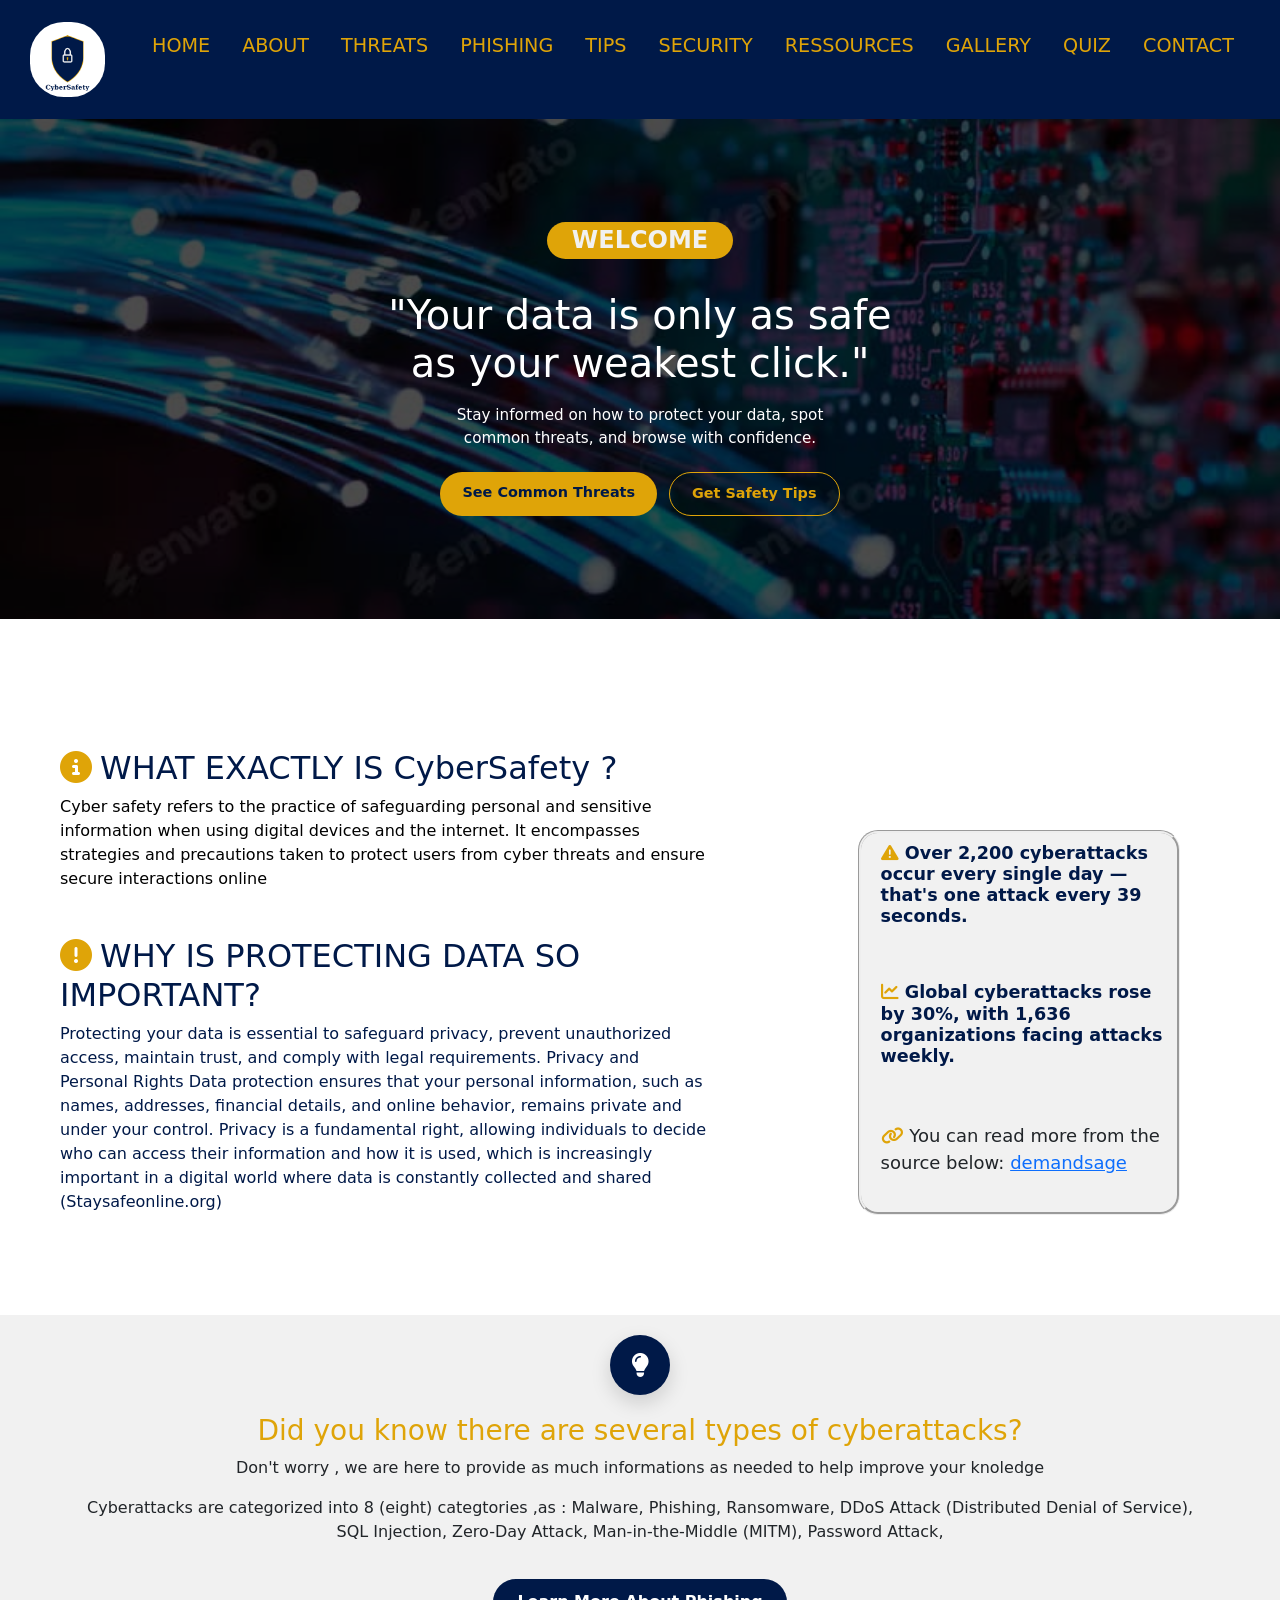
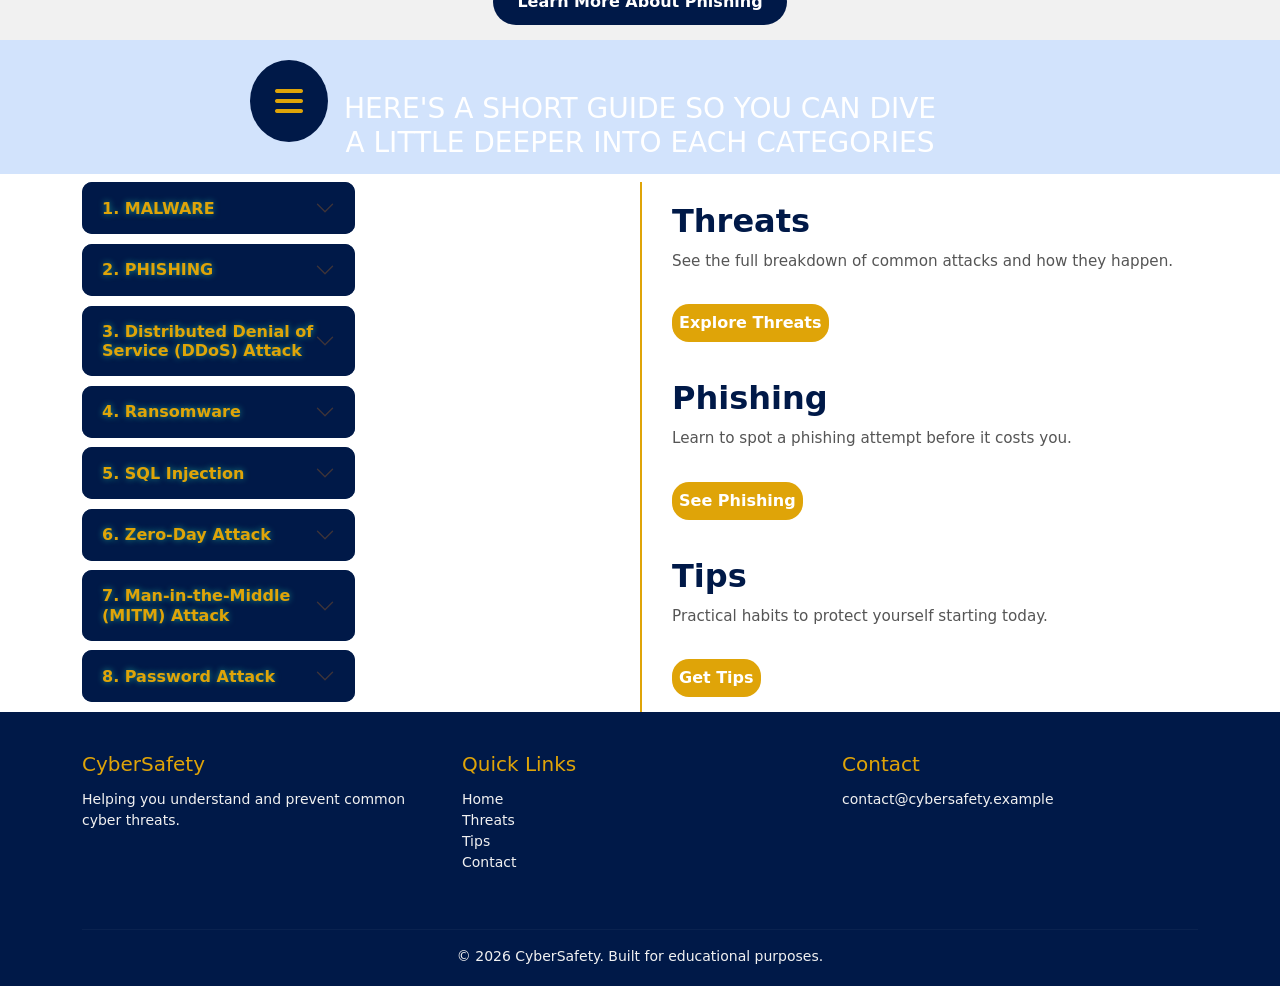
==== index.html @ 1b561cd4 "Home page" ====
<!doctype html>
<html lang="en">
  <head>
    <meta charset="UTF-8" />
    <meta name="viewport" content="width=device-width, initial-scale=1.0" />
    <title>CyberSafety</title>
    <link
      href="https://cdn.jsdelivr.net/npm/bootstrap@5.3.3/dist/css/bootstrap.min.css"
      rel="stylesheet"
    />

    <link rel="stylesheet" href="css/style.css" />

    <link
      rel="stylesheet"
      href="https://cdnjs.cloudflare.com/ajax/libs/font-awesome/6.5.1/css/all.min.css"
    />

    
  </head>
  <body>
    <div class="navWrapper d-flex align-items-center justify-content-between">
  <a href="index.html">
    <img src="images/logo.png" alt="CyberSafety logo" class="navLogo">
  </a>
    <ul class="nav justify-content-end">
      <li class="nav-item">
        <a class="nav-link active" aria-current="page" href="#">HOME</a>
      </li>
      <li class="nav-item">
        <a class="nav-link" href="#">ABOUT</a>
      </li>
      <li class="nav-item">
        <a class="nav-link" href="#">THREATS</a>
      </li>
      <li class="nav-item">
        <a class="nav-link" href="#">PHISHING</a>
      </li>
      <li class="nav-item">
        <a class="nav-link" href="#">TIPS</a>
      </li>
      <li class="nav-item">
        <a class="nav-link" href="#">SECURITY</a>
      </li>
      <li class="nav-item">
        <a class="nav-link" href="#">RESSOURCES</a>
      </li>
      <li class="nav-item">
        <a class="nav-link" href="#">GALLERY</a>
      </li>
      <li class="nav-item">
        <a class="nav-link" href="#">QUIZ</a>
      </li>
      <li class="nav-item">
        <a class="nav-link" href="#">CONTACT</a>
      </li>
    </ul>
    </div>
    <div class="homePageImageWrap">
      <img src="images/homePageImage4.jfif" alt="" class="homePageImage1" />
      <div class="homePageImageOverlay d-flex flex-column align-items-center justify-content-center">
  <h4 class="txt0">WELCOME</h4>
  <h1 class="text-white text-center">
    "Your data is only as safe <br> as your weakest click."</h1>
    <p class="text-white text-center heroSubtitle">
      Stay informed on how to protect your data, spot common threats, and browse with confidence.
    </p>
    <div class="heroButtons">
      <a href="threats.html" class="btn-hero-solid">See Common Threats</a>
      <a href="tips.html" class="btn-hero-outline">Get Safety Tips</a>
    </div>
</div>
    </div>
    <section class="defCyberSft">
      <h2>
        <i class="fa-solid fa-circle-info"></i>WHAT EXACTLY IS CyberSafety ?
      </h2>

      <p>
        Cyber safety refers to the practice of safeguarding personal and
        sensitive information when using digital devices and the internet. It
        encompasses strategies and precautions taken to protect users from cyber
        threats and ensure secure interactions online
      </p>
    </section>
    <section class="Importance">
      <h2>
        <i class="fa-solid fa-circle-exclamation"
          ></i
        >WHY IS PROTECTING DATA SO IMPORTANT?
      </h2>
      <p>
        Protecting your data is essential to safeguard privacy, prevent
        unauthorized access, maintain trust, and comply with legal requirements.
        Privacy and Personal Rights Data protection ensures that your personal
        information, such as names, addresses, financial details, and online
        behavior, remains private and under your control. Privacy is a
        fundamental right, allowing individuals to decide who can access their
        information and how it is used, which is increasingly important in a
        digital world where data is constantly collected and shared
        (Staysafeonline.org)
      </p>
    </section>
   <section class="statistics">
  <h3><i class="fa-solid fa-triangle-exclamation"></i> Over 2,200 cyberattacks occur every single day — that's one attack every 39 seconds.</h3>
  <h3><i class="fa-solid fa-chart-line"></i> Global cyberattacks rose by 30%, with 1,636 organizations facing attacks weekly.</h3>
  <p><i class="fa-solid fa-link"></i> You can read more from the source below:
    <a href="https://www.demandsage.com/cybersecurity-statistics/" target="_blank" rel="noopener">demandsage</a>
  </p>
</section>
<section class="Infos">
  <div class="container">
    <div class="infos-icon-badge">
      <i class="fa-solid fa-lightbulb"></i>
    </div>
    <h3>Did you know there are several types of cyberattacks?</h3>
    <p>Don't worry , we are here to provide as much informations as needed 
        to help improve your knoledge 
    </p>
    <p>Cyberattacks are categorized into 8 (eight) categtories ,as :
        Malware,
Phishing,
Ransomware,
DDoS Attack (Distributed Denial of Service),
SQL Injection,
Zero-Day Attack,
Man-in-the-Middle (MITM),
Password Attack,
 </p>
    <a href="phishing.html" class="btn-infos-link">Learn More About Phishing</a>
  </div>
</section>

<section class="categories">
    <i class="fa-solid fa-bars"></i>
    <h3>HERE'S A SHORT GUIDE SO YOU CAN DIVE <br> A LITTLE DEEPER INTO EACH CATEGORIES</h3>
</section>

<section class="threatsPromo">
  <div class="container">
    <div class="row">
      <div class="col-md-6">
        <div class="accordion accordion-flush" id="accordionFlushExample">

          <div class="accordion-item">
            <h2 class="accordion-header">
              <button class="accordion-button collapsed" type="button" data-bs-toggle="collapse" data-bs-target="#flush-collapseOne" aria-expanded="false" aria-controls="flush-collapseOne">
                1. MALWARE
              </button>
            </h2>
            <div id="flush-collapseOne" class="accordion-collapse collapse" data-bs-parent="#accordionFlushExample">
              <div class="accordion-body">Refers to malicious software designed to damage, disrupt or gain unauthorized access to computer systems or take control of a system without the user's knowledge.</div>
            </div>
          </div>

          <div class="accordion-item">
            <h2 class="accordion-header">
              <button class="accordion-button collapsed" type="button" data-bs-toggle="collapse" data-bs-target="#flush-collapseTwo" aria-expanded="false" aria-controls="flush-collapseTwo">
                2. PHISHING
              </button>
            </h2>
            <div id="flush-collapseTwo" class="accordion-collapse collapse" data-bs-parent="#accordionFlushExample">
              <div class="accordion-body">A social engineering technique where attackers trick users into revealing sensitive information such as passwords, banking details or login credentials. Attackers send fake emails, SMS or messages pretending to be trusted companies, redirecting victims to fake websites that look like real login pages.</div>
            </div>
          </div>

          <div class="accordion-item">
            <h2 class="accordion-header">
              <button class="accordion-button collapsed" type="button" data-bs-toggle="collapse" data-bs-target="#flush-collapseThree" aria-expanded="false" aria-controls="flush-collapseThree">
                3. Distributed Denial of Service (DDoS) Attack
              </button>
            </h2>
            <div id="flush-collapseThree" class="accordion-collapse collapse" data-bs-parent="#accordionFlushExample">
              <div class="accordion-body">A DDoS attack attempts to make a website or online service unavailable by flooding it with massive traffic from multiple systems. Attackers use thousands of infected devices called a botnet, so legitimate users cannot access the website or service. Example: a botnet floods a web server with millions of HTTP requests, causing service downtime.</div>
            </div>
          </div>

          <div class="accordion-item">
            <h2 class="accordion-header">
              <button class="accordion-button collapsed" type="button" data-bs-toggle="collapse" data-bs-target="#flush-collapseFour" aria-expanded="false" aria-controls="flush-collapseFour">
                4. Ransomware
              </button>
            </h2>
            <div id="flush-collapseFour" class="accordion-collapse collapse" data-bs-parent="#accordionFlushExample">
              <div class="accordion-body">Ransomware is a type of malware that encrypts a victim's files or locks their computer system. The attacker demands a ransom payment to restore access. Usually spreads through phishing emails or malicious downloads. Example: WannaCry ransomware encrypts system files and demands Bitcoin payment for decryption.</div>
            </div>
          </div>

          <div class="accordion-item">
            <h2 class="accordion-header">
              <button class="accordion-button collapsed" type="button" data-bs-toggle="collapse" data-bs-target="#flush-collapseFive" aria-expanded="false" aria-controls="flush-collapseFive">
                5. SQL Injection
              </button>
            </h2>
            <div id="flush-collapseFive" class="accordion-collapse collapse" data-bs-parent="#accordionFlushExample">
              <div class="accordion-body">A web application attack where attackers insert malicious SQL commands into input fields to manipulate the database. Sensitive data like usernames and passwords may be exposed. Example: an attacker enters ' OR '1'='1 in a login form to bypass database authentication.</div>
            </div>
          </div>

          <div class="accordion-item">
            <h2 class="accordion-header">
              <button class="accordion-button collapsed" type="button" data-bs-toggle="collapse" data-bs-target="#flush-collapseSix" aria-expanded="false" aria-controls="flush-collapseSix">
                6. Zero-Day Attack
              </button>
            </h2>
            <div id="flush-collapseSix" class="accordion-collapse collapse" data-bs-parent="#accordionFlushExample">
              <div class="accordion-body">Exploits a previously unknown vulnerability in software before developers release a patch or fix. Developers are unaware of the flaw when the attack occurs. Example: attackers exploit an unpatched browser vulnerability before the vendor releases a security update.</div>
            </div>
          </div>

          <div class="accordion-item">
            <h2 class="accordion-header">
              <button class="accordion-button collapsed" type="button" data-bs-toggle="collapse" data-bs-target="#flush-collapseSeven" aria-expanded="false" aria-controls="flush-collapseSeven">
                7. Man-in-the-Middle (MITM) Attack
              </button>
            </h2>
            <div id="flush-collapseSeven" class="accordion-collapse collapse" data-bs-parent="#accordionFlushExample">
              <div class="accordion-body">An attacker secretly intercepts communication between two parties, often on unsecured public Wi-Fi, to monitor, steal, or alter transmitted data. Example: a hacker intercepts user credentials over unsecured public Wi-Fi using packet sniffing.</div>
            </div>
          </div>

          <div class="accordion-item">
            <h2 class="accordion-header">
              <button class="accordion-button collapsed" type="button" data-bs-toggle="collapse" data-bs-target="#flush-collapseEight" aria-expanded="false" aria-controls="flush-collapseEight">
                8. Password Attack
              </button>
            </h2>
            <div id="flush-collapseEight" class="accordion-collapse collapse" data-bs-parent="#accordionFlushExample">
              <div class="accordion-body">Attackers attempt to obtain or crack a user's password using automated tools, including brute force and dictionary attacks. Example: a brute-force tool repeatedly tests password combinations to gain unauthorized SSH access.</div>
            </div>
          </div>

        </div>
      </div>

      <div class="col-md-6 promo-column">
        <div class="promo-item">
          <p class="promo-title">Threats</p>
          <p class="promo-text">See the full breakdown of common attacks and how they happen.</p>
          <a href="threats.html" class="btn-infos-link">Explore Threats</a>
        </div>
        <div class="promo-item">
          <p class="promo-title">Phishing</p>
          <p class="promo-text">Learn to spot a phishing attempt before it costs you.</p>
          <a href="phishing.html" class="btn-infos-link">See Phishing</a>
        </div>
        <div class="promo-item">
          <p class="promo-title">Tips</p>
          <p class="promo-text">Practical habits to protect yourself starting today.</p>
          <a href="tips.html" class="btn-infos-link">Get Tips</a>
        </div>
      </div>
    </div>
  </div>
</section>
<footer class="site-footer">
  <div class="container">
    <div class="row">
      <div class="col-md-4 mb-3">
        <h5>CyberSafety</h5>
        <p class="small">Helping you understand and prevent common cyber threats.</p>
      </div>
      <div class="col-md-4 mb-3">
        <h5>Quick Links</h5>
        <ul class="list-unstyled small">
          <li><a href="index.html">Home</a></li>
          <li><a href="threats.html">Threats</a></li>
          <li><a href="tips.html">Tips</a></li>
          <li><a href="contact.html">Contact</a></li>
        </ul>
      </div>
      <div class="col-md-4 mb-3">
        <h5>Contact</h5>
        <p class="small"><a href="mailto:contact@cybersafety.example">contact@cybersafety.example</a></p>
      </div>
    </div>
    <hr>
    <p class="small text-center mb-0">&copy; 2026 CyberSafety. Built for educational purposes.</p>
  </div>
</footer>
<script src="https://cdn.jsdelivr.net/npm/bootstrap@5.3.3/dist/js/bootstrap.bundle.min.js"></script>
  </body>
</html>
---- css/style.css ----
:root {
  --primary-color:#001948; 
  --secondary-color:#dfa408;  
  --tertiary-color: #f1f1f1;    
}
.nav{
    width: 100%;
    padding-bottom: 50px;
    background-color: var(--primary-color);
    font-size: larger;
    

    .nav-link{
         padding-top: 2rem;
       color: var(--secondary-color);
    }
    .nav-link:hover{
        color: #ffff;
    }

}
.navWrapper {
  width: 100%;
  padding: 0 30px;
  background-color: var(--primary-color);
}

.navLogo {
  height: 75px;
  border-radius: 45%;
  
}
.heroSubtitle {
  max-width: 420px;
  color: #c9d0dc;
  font-size: 0.95rem;
  margin-top: 0.6rem;
  margin-bottom: 1.4rem;
}

.heroButtons {
  display: flex;
  gap: 12px;
  flex-wrap: wrap;
  justify-content: center;
}

.btn-hero-solid {
  background-color: var(--secondary-color);
  color: var(--primary-color);
  font-weight: 600;
  font-size: 0.9rem;
  padding: 10px 22px;
  border-radius: 30px;
  text-decoration: none;
  transition: transform 0.2s ease;
}

.btn-hero-solid:hover {
  transform: translateY(-2px);
  color: var(--primary-color);
}

.btn-hero-outline {
  border: 1px solid var(--secondary-color);
  color: var(--secondary-color);
  font-weight: 600;
  font-size: 0.9rem;
  padding: 10px 22px;
  border-radius: 30px;
  text-decoration: none;
  transition: transform 0.2s ease, background-color 0.2s ease;
}

.btn-hero-outline:hover {
  background-color: var(--secondary-color);
  color: var(--primary-color);
  transform: translateY(-2px);
}

.homePageImageOverlay {
  position: absolute;
  top: 0;
  left: 0;
  width: 100%;
  height: 100%;
  background-color: rgba(0, 0, 0, 0.7);
}
.homePageImage1{
  width: 100%;
  height: 500px;
  object-fit: cover;
   display: block;



}
  .homePageImageWrap {
  position: relative;

}
.txt0 {
  color: var(--tertiary-color);
  background-color: var(--secondary-color);
  padding: 4px 25px;
  border-radius: 57px;
  margin-bottom: 2rem;
  font-weight: 600;
}
.defCyberSft{
  position: relative;
  max-width: 800px;
  padding-top: 130px;
  padding-left: 150px;
  margin-left: -90px;
  color: var(--primary-color);

p {
  color: black;
}
}
.defCyberSft i {
  color: var(--secondary-color);
  margin-right: 0.5rem;
}
.Importance{
  max-width: 800px;
  padding-top: 30px;
  padding-left: 150px;
  margin-left: -90px;
  color: var(--primary-color);
}
.Importance i {
  color: var(--secondary-color);
  margin-right: 0.5rem;
  
}
.statistics {
  position:relative ;
  top:0;
  margin-left:67%;
  max-width: 450px;
  background-color: var(--tertiary-color);
  margin-top:-400px;
  margin-right: 100px;
  padding-left: 20px;
  padding-right: 5px;
  padding-top: 10px;
  padding-bottom: 20px;
  border-radius: 20px;
 border-style:groove ;
  p{
    font-size:large;
  }

}
.statistics h3 {
  font-size: 1.1rem;
  font-weight: 600;
  margin-bottom: 55px;
  color: var(--primary-color);
}
.statistics i {
  color: var(--secondary-color);
}
.Infos {
  position: relative;
  width: 100%;
  text-align: center;
  margin: 0 auto;

  background-color: var(--tertiary-color);
}
.Infos .container{
  margin-top: 100px;
  padding-top: 20px;
  padding-bottom: 15px;
}
.Infos h3{
  color: var(--secondary-color);
}
.btn-infos-link {
  display: inline-flex;
  align-items: center;
  gap: 0.5rem;
  margin-top: 1.2rem;
  padding: 0.7rem 1.5rem;
  background-color: var(--primary-color);
  color: #ffffff;
  text-decoration: none;
  border-radius: 30px;
  font-weight: 600;
  transition: transform 0.2s ease, box-shadow 0.2s ease;
}
.btn-infos-link:hover {
  transform: translateY(-2px);
  box-shadow: 0 8px 20px rgba(0, 0, 0, 0.2);
  background-color: var(--secondary-color);
  color: var(--primary-color);
}

.infos-icon-badge {
  width: 60px;
  height: 60px;
  border-radius: 50%;
  background-color: var(--primary-color);
  display: flex;
  align-items: center;
  justify-content: center;
  margin: 0 auto 1.2rem;
  box-shadow: 0 8px 20px rgba(0, 0, 0, 0.15);
}

.infos-icon-badge i {
  color: #ffffff;
  font-size: 1.5rem;
}
.btn-infos-link:hover i {
  transform: translateX(4px);
}
.categories {
  background-color: #D2E3FC;
  padding-top: 20px;
  color: white;
}
.categories h3 {
  text-align: center;
  margin-top: -60px;
  padding-bottom: 15px;
}
.categories i {
  font-size: xx-large;
  border-radius: 50%;
  margin-left: 250px;
  
  margin-bottom: 10px;
  color: var(--secondary-color);
  padding: 25px;
  background-color: var(--primary-color);
}

.accordion-flush .accordion-item {
  background-color: #1a3760 ;
  border: none;
  margin-bottom: 0.6rem;
  border-radius: 10px;
  overflow: hidden;
  width: 50%;
}

.accordion-flush .accordion-button {
  background-color: var(--primary-color);
  color: var(--secondary-color);
  font-weight: 700;
  text-shadow: 0 0 6px rgba(57, 255, 206, 0.5);
  box-shadow: none;
}

.accordion-flush .accordion-button:not(.collapsed) {
  background-color: #fbdde5;
  color: #398fff;
  box-shadow: none;
}

.accordion-flush .accordion-button:focus {
  box-shadow: none;
}

.accordion-flush .accordion-button::after {
  filter: hue-rotate(120deg) brightness(1.5);
}

.accordion-flush .accordion-body {
  background-color: #fdeef2;
  color: #333;
  line-height: 1.7;
}
.promo-column {
  border-left: 2px solid var(--secondary-color);
  padding-left: 30px;
  display: flex;
  flex-direction: column;
  justify-content: center;
  gap: 2rem;
}

.promo-title {
  font-weight: 700;
  font-size: xx-large;
  margin-bottom: 0.3rem;
  color: var(--primary-color);
}
.promo-item a {
  color: white;
  text-decoration: none;
  background-color: var(--secondary-color);
  padding: 7px;
  border-radius: 17px;
}

.promo-text {
  font-size: 0.95rem;
  color: #555;
  margin-bottom: 0.8rem;
}
.site-footer {
  background-color: var(--primary-color);
  color: var(--tertiary-color);
  padding: 2.5rem 0 1.2rem;
}

.site-footer h5 {
  color: var(--secondary-color);
  margin-bottom: 0.8rem;
}

.site-footer a {
  color: var(--tertiary-color);
  text-decoration: none;
}

.site-footer a:hover {
  color: var(--secondary-color);
}

.site-footer hr {
  border-color: rgba(255,255,255,0.15);
  margin: 1.5rem 0 1rem;
}
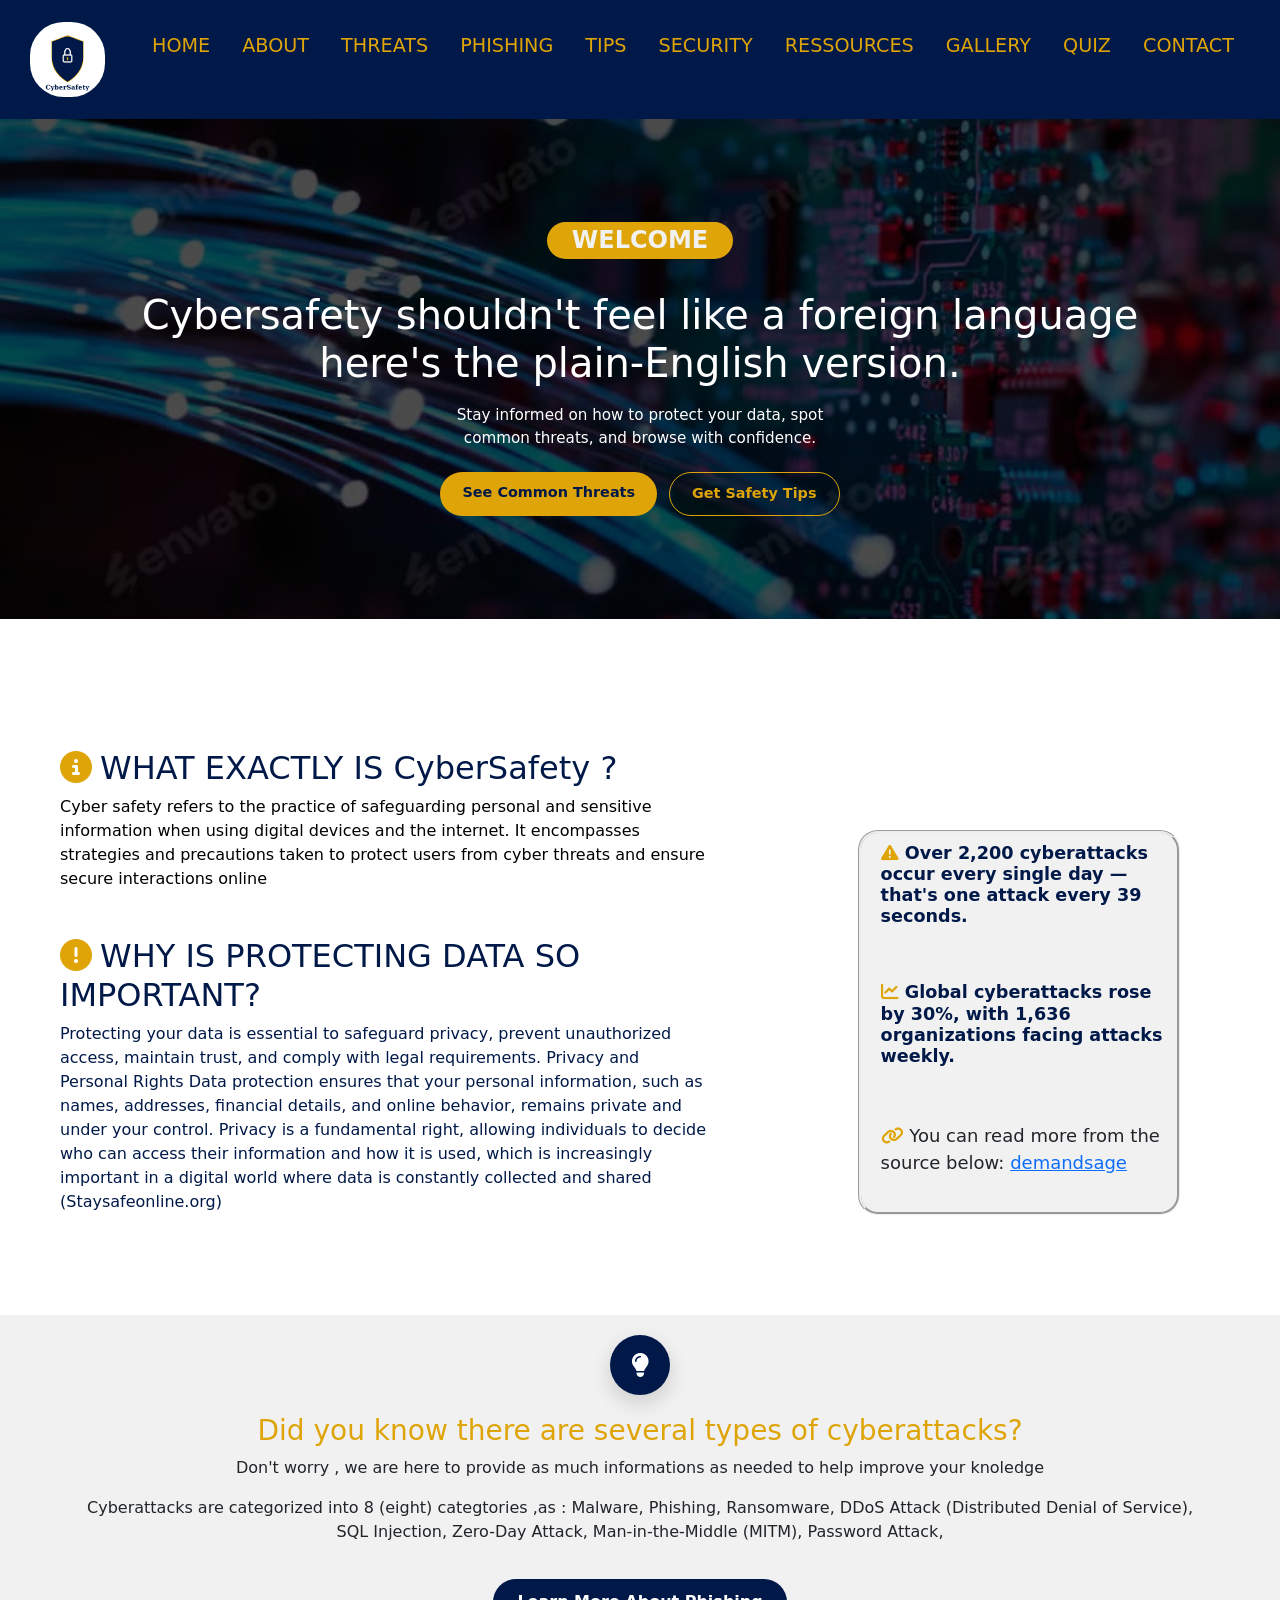
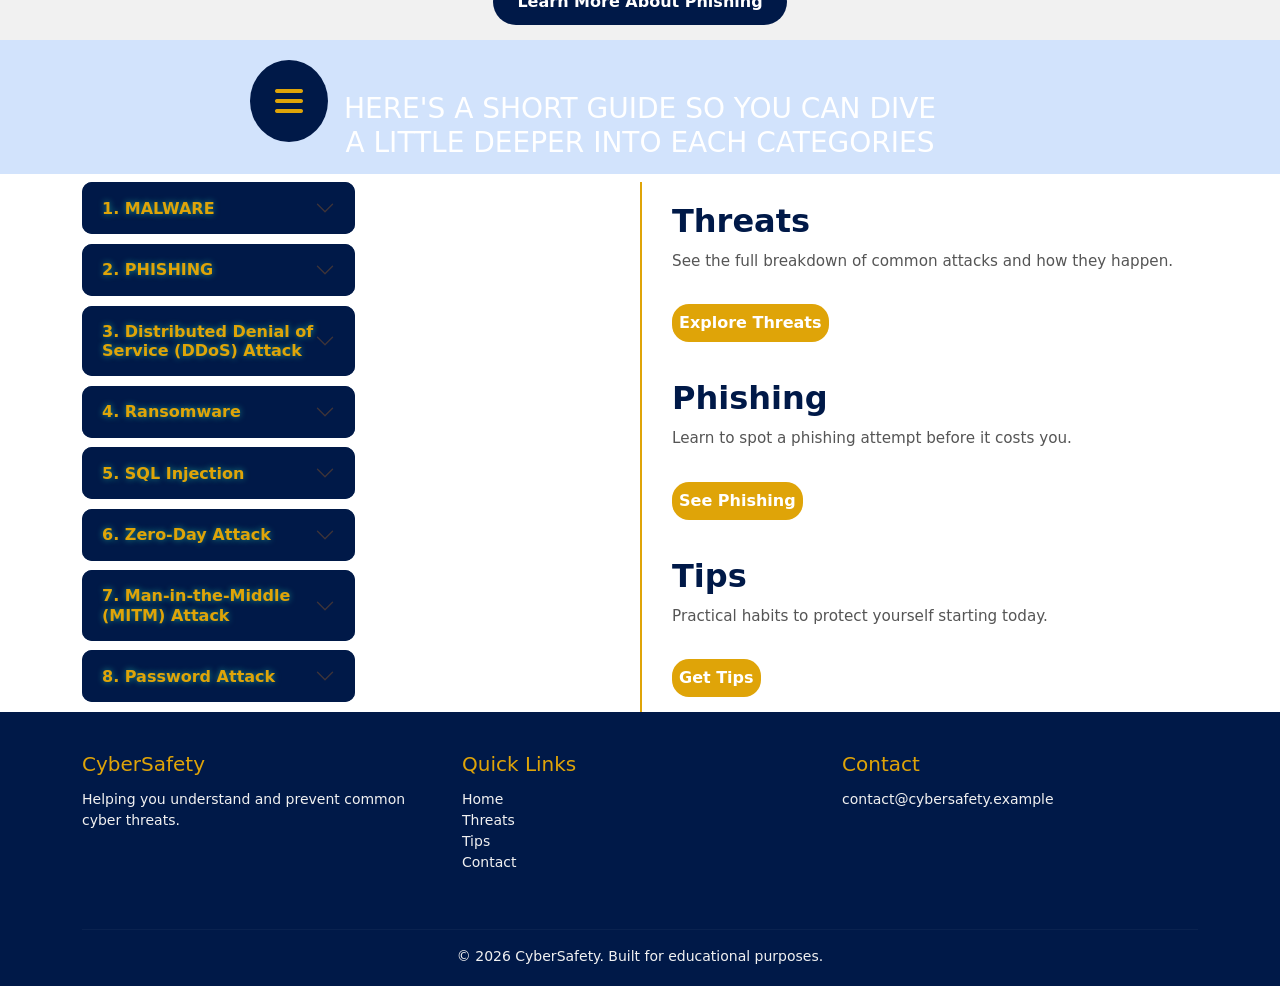
==== commit 820a97ee: "Header of the ABOUT page" ====
--- a/index.html
+++ b/index.html
@@ -28,7 +28,7 @@
         <a class="nav-link active" aria-current="page" href="#">HOME</a>
       </li>
       <li class="nav-item">
-        <a class="nav-link" href="#">ABOUT</a>
+        <a class="nav-link" href="about.html">ABOUT</a>
       </li>
       <li class="nav-item">
         <a class="nav-link" href="#">THREATS</a>
@@ -61,7 +61,7 @@
       <div class="homePageImageOverlay d-flex flex-column align-items-center justify-content-center">
   <h4 class="txt0">WELCOME</h4>
   <h1 class="text-white text-center">
-    "Your data is only as safe <br> as your weakest click."</h1>
+    Cybersafety shouldn't feel like a foreign language <br> here's the plain-English version.</h1>
     <p class="text-white text-center heroSubtitle">
       Stay informed on how to protect your data, spot common threats, and browse with confidence.
     </p>
--- a/css/style.css
+++ b/css/style.css
@@ -1,23 +1,22 @@
 :root {
-  --primary-color:#001948; 
-  --secondary-color:#dfa408;  
-  --tertiary-color: #f1f1f1;    
-}
-.nav{
-    width: 100%;
-    padding-bottom: 50px;
-    background-color: var(--primary-color);
-    font-size: larger;
-    
-
-    .nav-link{
-         padding-top: 2rem;
-       color: var(--secondary-color);
-    }
-    .nav-link:hover{
-        color: #ffff;
-    }
-
+  --primary-color: #001948;
+  --secondary-color: #dfa408;
+  --tertiary-color: #f1f1f1;
+}
+
+.nav {
+  width: 100%;
+  padding-bottom: 50px;
+  background-color: var(--primary-color);
+  font-size: larger;
+
+  .nav-link {
+    padding-top: 2rem;
+    color: var(--secondary-color);
+  }
+  .nav-link:hover {
+    color: #ffff;
+  }
 }
 .navWrapper {
   width: 100%;
@@ -28,7 +27,6 @@
 .navLogo {
   height: 75px;
   border-radius: 45%;
-  
 }
 .heroSubtitle {
   max-width: 420px;
@@ -69,7 +67,9 @@
   padding: 10px 22px;
   border-radius: 30px;
   text-decoration: none;
-  transition: transform 0.2s ease, background-color 0.2s ease;
+  transition:
+    transform 0.2s ease,
+    background-color 0.2s ease;
 }
 
 .btn-hero-outline:hover {
@@ -86,18 +86,14 @@
   height: 100%;
   background-color: rgba(0, 0, 0, 0.7);
 }
-.homePageImage1{
+.homePageImage1 {
   width: 100%;
   height: 500px;
   object-fit: cover;
-   display: block;
-
-
-
-}
-  .homePageImageWrap {
+  display: block;
+}
+.homePageImageWrap {
   position: relative;
-
 }
 .txt0 {
   color: var(--tertiary-color);
@@ -107,7 +103,7 @@
   margin-bottom: 2rem;
   font-weight: 600;
 }
-.defCyberSft{
+.defCyberSft {
   position: relative;
   max-width: 800px;
   padding-top: 130px;
@@ -115,15 +111,15 @@
   margin-left: -90px;
   color: var(--primary-color);
 
-p {
-  color: black;
-}
+  p {
+    color: black;
+  }
 }
 .defCyberSft i {
   color: var(--secondary-color);
   margin-right: 0.5rem;
 }
-.Importance{
+.Importance {
   max-width: 800px;
   padding-top: 30px;
   padding-left: 150px;
@@ -133,26 +129,24 @@
 .Importance i {
   color: var(--secondary-color);
   margin-right: 0.5rem;
-  
 }
 .statistics {
-  position:relative ;
-  top:0;
-  margin-left:67%;
+  position: relative;
+  top: 0;
+  margin-left: 67%;
   max-width: 450px;
   background-color: var(--tertiary-color);
-  margin-top:-400px;
+  margin-top: -400px;
   margin-right: 100px;
   padding-left: 20px;
   padding-right: 5px;
   padding-top: 10px;
   padding-bottom: 20px;
   border-radius: 20px;
- border-style:groove ;
-  p{
-    font-size:large;
-  }
-
+  border-style: groove;
+  p {
+    font-size: large;
+  }
 }
 .statistics h3 {
   font-size: 1.1rem;
@@ -171,12 +165,12 @@
 
   background-color: var(--tertiary-color);
 }
-.Infos .container{
+.Infos .container {
   margin-top: 100px;
   padding-top: 20px;
   padding-bottom: 15px;
 }
-.Infos h3{
+.Infos h3 {
   color: var(--secondary-color);
 }
 .btn-infos-link {
@@ -190,7 +184,9 @@
   text-decoration: none;
   border-radius: 30px;
   font-weight: 600;
-  transition: transform 0.2s ease, box-shadow 0.2s ease;
+  transition:
+    transform 0.2s ease,
+    box-shadow 0.2s ease;
 }
 .btn-infos-link:hover {
   transform: translateY(-2px);
@@ -219,7 +215,7 @@
   transform: translateX(4px);
 }
 .categories {
-  background-color: #D2E3FC;
+  background-color: #d2e3fc;
   padding-top: 20px;
   color: white;
 }
@@ -232,7 +228,7 @@
   font-size: xx-large;
   border-radius: 50%;
   margin-left: 250px;
-  
+
   margin-bottom: 10px;
   color: var(--secondary-color);
   padding: 25px;
@@ -240,7 +236,7 @@
 }
 
 .accordion-flush .accordion-item {
-  background-color: #1a3760 ;
+  background-color: #1a3760;
   border: none;
   margin-bottom: 0.6rem;
   border-radius: 10px;
@@ -324,6 +320,109 @@
 }
 
 .site-footer hr {
-  border-color: rgba(255,255,255,0.15);
+  border-color: rgba(255, 255, 255, 0.15);
   margin: 1.5rem 0 1rem;
+}
+@media (max-width: 768px) {
+  .defCyberSft,
+  .Importance {
+    padding-left: 20px;
+    padding-right: 20px;
+    margin-left: 0;
+    max-width: 100%;
+  }
+
+  .statistics {
+    margin-left: 20px;
+    margin-right: 20px;
+    margin-top: 30px;
+    max-width: calc(100% - 40px);
+  }
+
+  .homePageImageOverlay h1 {
+    font-size: 1.4rem;
+  }
+
+  .heroSubtitle {
+    padding: 0 20px;
+  }
+
+  .heroButtons {
+    flex-direction: column;
+    align-items: center;
+  }
+
+  .promo-column {
+    border-left: none;
+    border-top: 2px solid var(--secondary-color);
+    padding-left: 0;
+    padding-top: 20px;
+    margin-top: 20px;
+  }
+
+  .navWrapper {
+    flex-direction: column;
+    padding: 15px;
+  }
+
+  .nav {
+    flex-wrap: wrap;
+    justify-content: center;
+    padding-bottom: 15px;
+  }
+}
+.aboutPageImageWrap{
+  position: relative;background-color: #1a3760;
+  
+}
+.aboutPageImage  {
+  width: 100%;
+  height: 500px;
+  object-fit: cover;
+  display: block;
+  
+}
+.aboutPageImageOverlay {
+  position: absolute;
+  top:0;
+  width: 100%;
+  height: 100%;
+  left: 0;
+  background:linear-gradient(
+    to left ,
+    rgba(69, 97, 150, 0.3) 0%,
+    rgba(69, 97, 150, 0.85) 100%
+  );
+  
+}
+.aboutTextHeader{
+  position: relative;
+  margin-left: -500px;
+  
+  color: white;
+  border-left: 10px solid var(--secondary-color);
+  padding-left: 30px;
+  display: flex;
+  flex-direction: column;
+  justify-content: center;
+  gap: 2rem;
+  
+}
+.aboutTextHeader h1{
+  font-family: Merriweather;
+  font-style: italic;
+  color: white;
+  font-weight: 500;
+  font-size: 50px;
+  margin-bottom: 25px;
+
+}
+.aboutTextHeader h4{
+  font-size: large;
+}
+.aboutTextHeader i{
+  color: var(--primary-color);
+  font-size: 57px;
+  margin-bottom: 5px;
+  
 }
